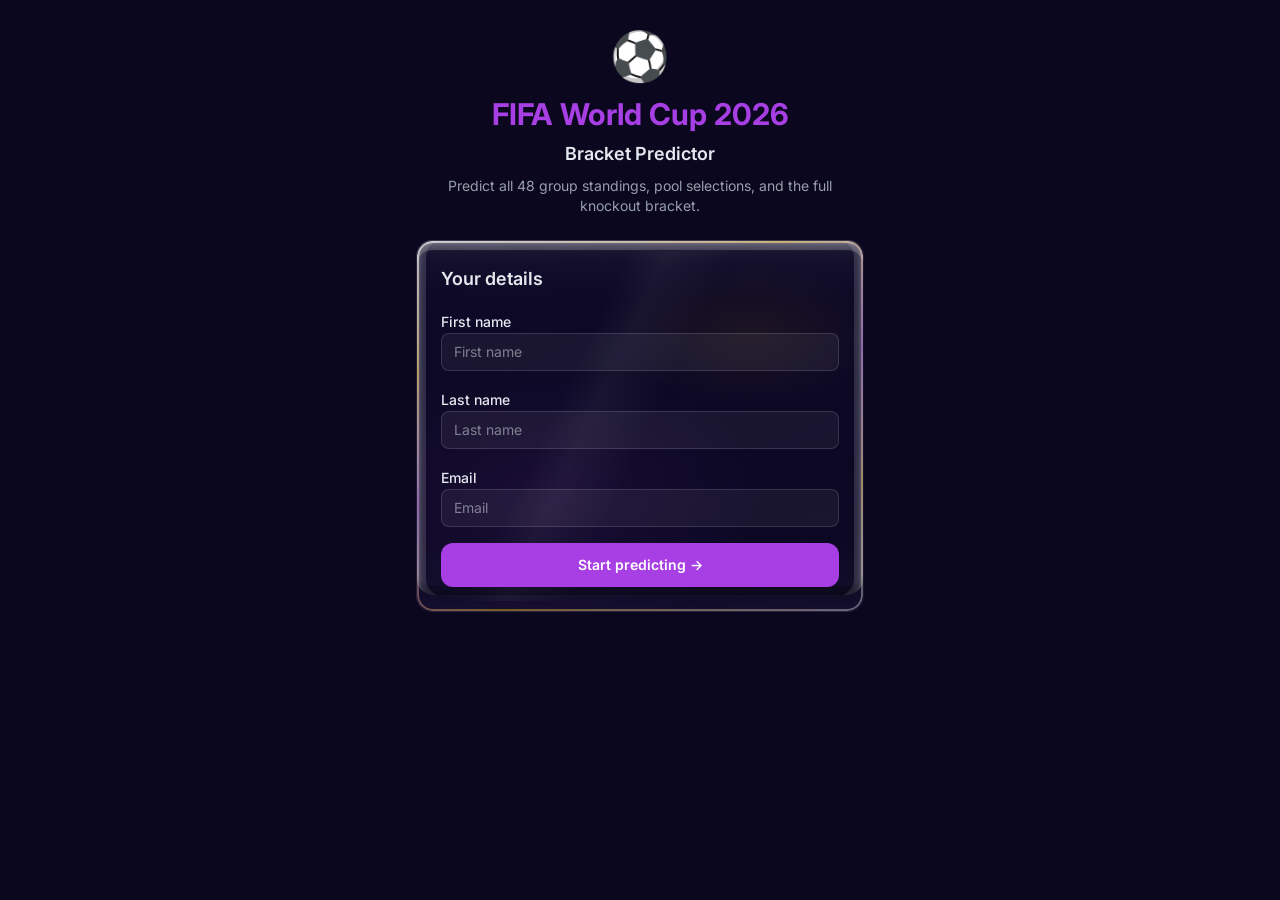
==== index.html @ 4e379fe2 "pass qualifiedPool directly to SubmitView — no refilter" ====
<!doctype html>
<html lang="en">
  <head>
    <meta charset="UTF-8" />
    <meta name="viewport" content="width=device-width, initial-scale=1.0" />
    <title>FIFA World Cup 2026 Bracket Predictor</title>
    <meta name="description" content="Predict the FIFA World Cup 2026 group standings, pool selections, and knockout bracket." />
    <link rel="preconnect" href="https://fonts.googleapis.com" />
    <link rel="preconnect" href="https://fonts.gstatic.com" crossorigin />
    <link href="https://fonts.googleapis.com/css2?family=Inter:wght@400;500;600;700&display=swap" rel="stylesheet" />
    <script type="module" crossorigin src="./assets/index-BOsoI4Tz.js"></script>
    <link rel="stylesheet" crossorigin href="./assets/index-VuU36rPv.css">
  </head>
  <body>
    <div id="root"></div>
  </body>
</html>
---- assets/index-VuU36rPv.css ----
/*! tailwindcss v4.3.0 | MIT License | https://tailwindcss.com */
@layer properties{@supports (((-webkit-hyphens:none)) and (not (margin-trim:inline))) or ((-moz-orient:inline) and (not (color:rgb(from red r g b)))){*,:before,:after,::backdrop{--tw-rotate-x:initial;--tw-rotate-y:initial;--tw-rotate-z:initial;--tw-skew-x:initial;--tw-skew-y:initial;--tw-space-y-reverse:0;--tw-border-style:solid;--tw-leading:initial;--tw-font-weight:initial;--tw-tracking:initial;--tw-ordinal:initial;--tw-slashed-zero:initial;--tw-numeric-figure:initial;--tw-numeric-spacing:initial;--tw-numeric-fraction:initial;--tw-shadow:0 0 #0000;--tw-shadow-color:initial;--tw-shadow-alpha:100%;--tw-inset-shadow:0 0 #0000;--tw-inset-shadow-color:initial;--tw-inset-shadow-alpha:100%;--tw-ring-color:initial;--tw-ring-shadow:0 0 #0000;--tw-inset-ring-color:initial;--tw-inset-ring-shadow:0 0 #0000;--tw-ring-inset:initial;--tw-ring-offset-width:0px;--tw-ring-offset-color:#fff;--tw-ring-offset-shadow:0 0 #0000;--tw-blur:initial;--tw-brightness:initial;--tw-contrast:initial;--tw-grayscale:initial;--tw-hue-rotate:initial;--tw-invert:initial;--tw-opacity:initial;--tw-saturate:initial;--tw-sepia:initial;--tw-drop-shadow:initial;--tw-drop-shadow-color:initial;--tw-drop-shadow-alpha:100%;--tw-drop-shadow-size:initial;--tw-duration:initial}}}@layer theme{:root,:host{--font-sans:ui-sans-serif, system-ui, sans-serif, "Apple Color Emoji", "Segoe UI Emoji", "Segoe UI Symbol", "Noto Color Emoji";--font-mono:ui-monospace, SFMono-Regular, Menlo, Monaco, Consolas, "Liberation Mono", "Courier New", monospace;--color-red-50:oklch(97.1% .013 17.38);--color-red-200:oklch(88.5% .062 18.334);--color-red-600:oklch(57.7% .245 27.325);--color-red-700:oklch(50.5% .213 27.518);--color-red-800:oklch(44.4% .177 26.899);--color-amber-50:oklch(98.7% .022 95.277);--color-green-50:oklch(98.2% .018 155.826);--color-green-600:oklch(62.7% .194 149.214);--color-blue-50:oklch(97% .014 254.604);--color-blue-600:oklch(54.6% .245 262.881);--color-blue-700:oklch(48.8% .243 264.376);--color-gray-50:oklch(98.5% .002 247.839);--color-gray-100:oklch(96.7% .003 264.542);--color-gray-200:oklch(92.8% .006 264.531);--color-gray-300:oklch(87.2% .01 258.338);--color-gray-400:oklch(70.7% .022 261.325);--color-gray-500:oklch(55.1% .027 264.364);--color-gray-700:oklch(37.3% .034 259.733);--color-gray-900:oklch(21% .034 264.665);--color-white:#fff;--spacing:.25rem;--container-md:28rem;--container-lg:32rem;--container-2xl:42rem;--container-5xl:64rem;--text-xs:.75rem;--text-xs--line-height:calc(1 / .75);--text-sm:.875rem;--text-sm--line-height:calc(1.25 / .875);--text-lg:1.125rem;--text-lg--line-height:calc(1.75 / 1.125);--text-2xl:1.5rem;--text-2xl--line-height:calc(2 / 1.5);--text-3xl:1.875rem;--text-3xl--line-height:calc(2.25 / 1.875);--text-5xl:3rem;--text-5xl--line-height:1;--text-6xl:3.75rem;--text-6xl--line-height:1;--font-weight-medium:500;--font-weight-semibold:600;--font-weight-bold:700;--tracking-wider:.05em;--tracking-widest:.1em;--leading-relaxed:1.625;--radius-xl:.75rem;--radius-2xl:1rem;--animate-pulse:pulse 2s cubic-bezier(.4, 0, .6, 1) infinite;--default-transition-duration:.15s;--default-transition-timing-function:cubic-bezier(.4, 0, .2, 1);--default-font-family:var(--font-sans);--default-mono-font-family:var(--font-mono)}}@layer base{*,:after,:before,::backdrop{box-sizing:border-box;border:0 solid;margin:0;padding:0}::file-selector-button{box-sizing:border-box;border:0 solid;margin:0;padding:0}html,:host{-webkit-text-size-adjust:100%;tab-size:4;line-height:1.5;font-family:var(--default-font-family,ui-sans-serif, system-ui, sans-serif, "Apple Color Emoji", "Segoe UI Emoji", "Segoe UI Symbol", "Noto Color Emoji");font-feature-settings:var(--default-font-feature-settings,normal);font-variation-settings:var(--default-font-variation-settings,normal);-webkit-tap-highlight-color:transparent}hr{height:0;color:inherit;border-top-width:1px}abbr:where([title]){-webkit-text-decoration:underline dotted;text-decoration:underline dotted}h1,h2,h3,h4,h5,h6{font-size:inherit;font-weight:inherit}a{color:inherit;-webkit-text-decoration:inherit;-webkit-text-decoration:inherit;-webkit-text-decoration:inherit;-webkit-text-decoration:inherit;text-decoration:inherit}b,strong{font-weight:bolder}code,kbd,samp,pre{font-family:var(--default-mono-font-family,ui-monospace, SFMono-Regular, Menlo, Monaco, Consolas, "Liberation Mono", "Courier New", monospace);font-feature-settings:var(--default-mono-font-feature-settings,normal);font-variation-settings:var(--default-mono-font-variation-settings,normal);font-size:1em}small{font-size:80%}sub,sup{vertical-align:baseline;font-size:75%;line-height:0;position:relative}sub{bottom:-.25em}sup{top:-.5em}table{text-indent:0;border-color:inherit;border-collapse:collapse}:-moz-focusring{outline:auto}progress{vertical-align:baseline}summary{display:list-item}ol,ul,menu{list-style:none}img,svg,video,canvas,audio,iframe,embed,object{vertical-align:middle;display:block}img,video{max-width:100%;height:auto}button,input,select,optgroup,textarea{font:inherit;font-feature-settings:inherit;font-variation-settings:inherit;letter-spacing:inherit;color:inherit;opacity:1;background-color:#0000;border-radius:0}::file-selector-button{font:inherit;font-feature-settings:inherit;font-variation-settings:inherit;letter-spacing:inherit;color:inherit;opacity:1;background-color:#0000;border-radius:0}:where(select:is([multiple],[size])) optgroup{font-weight:bolder}:where(select:is([multiple],[size])) optgroup option{padding-inline-start:20px}::file-selector-button{margin-inline-end:4px}::placeholder{opacity:1}@supports (not ((-webkit-appearance:-apple-pay-button))) or (contain-intrinsic-size:1px){::placeholder{color:currentColor}@supports (color:color-mix(in lab, red, red)){::placeholder{color:color-mix(in oklab, currentcolor 50%, transparent)}}}textarea{resize:vertical}::-webkit-search-decoration{-webkit-appearance:none}::-webkit-date-and-time-value{min-height:1lh;text-align:inherit}::-webkit-datetime-edit{display:inline-flex}::-webkit-datetime-edit-fields-wrapper{padding:0}::-webkit-datetime-edit{padding-block:0}::-webkit-datetime-edit-year-field{padding-block:0}::-webkit-datetime-edit-month-field{padding-block:0}::-webkit-datetime-edit-day-field{padding-block:0}::-webkit-datetime-edit-hour-field{padding-block:0}::-webkit-datetime-edit-minute-field{padding-block:0}::-webkit-datetime-edit-second-field{padding-block:0}::-webkit-datetime-edit-millisecond-field{padding-block:0}::-webkit-datetime-edit-meridiem-field{padding-block:0}::-webkit-calendar-picker-indicator{line-height:1}:-moz-ui-invalid{box-shadow:none}button,input:where([type=button],[type=reset],[type=submit]){appearance:button}::file-selector-button{appearance:button}::-webkit-inner-spin-button{height:auto}::-webkit-outer-spin-button{height:auto}[hidden]:where(:not([hidden=until-found])){display:none!important}*{box-sizing:border-box}body{background-color:var(--background);color:var(--foreground);min-height:100vh}}@layer components;@layer utilities{.pointer-events-none{pointer-events:none}.collapse{visibility:collapse}.visible{visibility:visible}.absolute{position:absolute}.relative{position:relative}.static{position:static}.inset-0{inset:calc(var(--spacing) * 0)}.z-10{z-index:10}.container{width:100%}@media (width>=40rem){.container{max-width:40rem}}@media (width>=48rem){.container{max-width:48rem}}@media (width>=64rem){.container{max-width:64rem}}@media (width>=80rem){.container{max-width:80rem}}@media (width>=96rem){.container{max-width:96rem}}.mx-1{margin-inline:calc(var(--spacing) * 1)}.mx-3{margin-inline:calc(var(--spacing) * 3)}.mx-auto{margin-inline:auto}.mt-0\.5{margin-top:calc(var(--spacing) * .5)}.mt-1{margin-top:calc(var(--spacing) * 1)}.mt-2{margin-top:calc(var(--spacing) * 2)}.mt-3{margin-top:calc(var(--spacing) * 3)}.mt-4{margin-top:calc(var(--spacing) * 4)}.mb-1\.5{margin-bottom:calc(var(--spacing) * 1.5)}.mb-3{margin-bottom:calc(var(--spacing) * 3)}.mb-4{margin-bottom:calc(var(--spacing) * 4)}.mb-8{margin-bottom:calc(var(--spacing) * 8)}.ml-auto{margin-left:auto}.block{display:block}.contents{display:contents}.flex{display:flex}.grid{display:grid}.hidden{display:none}.inline{display:inline}.inline-flex{display:inline-flex}.table{display:table}.h-1{height:calc(var(--spacing) * 1)}.h-3{height:calc(var(--spacing) * 3)}.h-4{height:calc(var(--spacing) * 4)}.h-5{height:calc(var(--spacing) * 5)}.h-6{height:calc(var(--spacing) * 6)}.h-7{height:calc(var(--spacing) * 7)}.h-8{height:calc(var(--spacing) * 8)}.h-10{height:calc(var(--spacing) * 10)}.h-64{height:calc(var(--spacing) * 64)}.h-full{height:100%}.h-px{height:1px}.min-h-screen{min-height:100vh}.w-1\/3{width:33.3333%}.w-3{width:calc(var(--spacing) * 3)}.w-4{width:calc(var(--spacing) * 4)}.w-5{width:calc(var(--spacing) * 5)}.w-6{width:calc(var(--spacing) * 6)}.w-7{width:calc(var(--spacing) * 7)}.w-8{width:calc(var(--spacing) * 8)}.w-12{width:calc(var(--spacing) * 12)}.w-full{width:100%}.max-w-2xl{max-width:var(--container-2xl)}.max-w-5xl{max-width:var(--container-5xl)}.max-w-lg{max-width:var(--container-lg)}.max-w-md{max-width:var(--container-md)}.min-w-0{min-width:calc(var(--spacing) * 0)}.flex-1{flex:1}.flex-shrink-0,.shrink-0{flex-shrink:0}.border-collapse{border-collapse:collapse}.transform{transform:var(--tw-rotate-x,) var(--tw-rotate-y,) var(--tw-rotate-z,) var(--tw-skew-x,) var(--tw-skew-y,)}.animate-pulse{animation:var(--animate-pulse)}.cursor-grab{cursor:grab}.cursor-not-allowed{cursor:not-allowed}.cursor-pointer{cursor:pointer}.grid-cols-1{grid-template-columns:repeat(1,minmax(0,1fr))}.grid-cols-2{grid-template-columns:repeat(2,minmax(0,1fr))}.flex-col{flex-direction:column}.flex-wrap{flex-wrap:wrap}.items-baseline{align-items:baseline}.items-center{align-items:center}.items-start{align-items:flex-start}.justify-between{justify-content:space-between}.justify-center{justify-content:center}.justify-end{justify-content:flex-end}.gap-0{gap:calc(var(--spacing) * 0)}.gap-1{gap:calc(var(--spacing) * 1)}.gap-1\.5{gap:calc(var(--spacing) * 1.5)}.gap-2{gap:calc(var(--spacing) * 2)}.gap-3{gap:calc(var(--spacing) * 3)}.gap-4{gap:calc(var(--spacing) * 4)}:where(.space-y-1>:not(:last-child)){--tw-space-y-reverse:0;margin-block-start:calc(calc(var(--spacing) * 1) * var(--tw-space-y-reverse));margin-block-end:calc(calc(var(--spacing) * 1) * calc(1 - var(--tw-space-y-reverse)))}:where(.space-y-2>:not(:last-child)){--tw-space-y-reverse:0;margin-block-start:calc(calc(var(--spacing) * 2) * var(--tw-space-y-reverse));margin-block-end:calc(calc(var(--spacing) * 2) * calc(1 - var(--tw-space-y-reverse)))}:where(.space-y-4>:not(:last-child)){--tw-space-y-reverse:0;margin-block-start:calc(calc(var(--spacing) * 4) * var(--tw-space-y-reverse));margin-block-end:calc(calc(var(--spacing) * 4) * calc(1 - var(--tw-space-y-reverse)))}:where(.space-y-6>:not(:last-child)){--tw-space-y-reverse:0;margin-block-start:calc(calc(var(--spacing) * 6) * var(--tw-space-y-reverse));margin-block-end:calc(calc(var(--spacing) * 6) * calc(1 - var(--tw-space-y-reverse)))}.truncate{text-overflow:ellipsis;white-space:nowrap;overflow:hidden}.overflow-hidden{overflow:hidden}.overflow-x-auto{overflow-x:auto}.rounded{border-radius:.25rem}.rounded-2xl{border-radius:var(--radius-2xl)}.rounded-full{border-radius:3.40282e38px}.rounded-lg{border-radius:var(--radius)}.rounded-xl{border-radius:var(--radius-xl)}.border{border-style:var(--tw-border-style);border-width:1px}.border-t{border-top-style:var(--tw-border-style);border-top-width:1px}.border-gray-200{border-color:var(--color-gray-200)}.border-red-200{border-color:var(--color-red-200)}.bg-amber-50{background-color:var(--color-amber-50)}.bg-blue-50{background-color:var(--color-blue-50)}.bg-blue-600{background-color:var(--color-blue-600)}.bg-gray-50{background-color:var(--color-gray-50)}.bg-gray-200{background-color:var(--color-gray-200)}.bg-green-50{background-color:var(--color-green-50)}.bg-red-50{background-color:var(--color-red-50)}.bg-red-600{background-color:var(--color-red-600)}.p-4{padding:calc(var(--spacing) * 4)}.p-5{padding:calc(var(--spacing) * 5)}.p-6{padding:calc(var(--spacing) * 6)}.p-8{padding:calc(var(--spacing) * 8)}.p-12{padding:calc(var(--spacing) * 12)}.px-2{padding-inline:calc(var(--spacing) * 2)}.px-2\.5{padding-inline:calc(var(--spacing) * 2.5)}.px-3{padding-inline:calc(var(--spacing) * 3)}.px-4{padding-inline:calc(var(--spacing) * 4)}.py-0\.5{padding-block:calc(var(--spacing) * .5)}.py-1{padding-block:calc(var(--spacing) * 1)}.py-2{padding-block:calc(var(--spacing) * 2)}.py-2\.5{padding-block:calc(var(--spacing) * 2.5)}.py-3{padding-block:calc(var(--spacing) * 3)}.py-8{padding-block:calc(var(--spacing) * 8)}.py-12{padding-block:calc(var(--spacing) * 12)}.pt-1{padding-top:calc(var(--spacing) * 1)}.pt-2{padding-top:calc(var(--spacing) * 2)}.pt-4{padding-top:calc(var(--spacing) * 4)}.pb-0{padding-bottom:calc(var(--spacing) * 0)}.pb-4{padding-bottom:calc(var(--spacing) * 4)}.text-center{text-align:center}.text-left{text-align:left}.font-mono{font-family:var(--font-mono)}.text-2xl{font-size:var(--text-2xl);line-height:var(--tw-leading,var(--text-2xl--line-height))}.text-3xl{font-size:var(--text-3xl);line-height:var(--tw-leading,var(--text-3xl--line-height))}.text-5xl{font-size:var(--text-5xl);line-height:var(--tw-leading,var(--text-5xl--line-height))}.text-6xl{font-size:var(--text-6xl);line-height:var(--tw-leading,var(--text-6xl--line-height))}.text-lg{font-size:var(--text-lg);line-height:var(--tw-leading,var(--text-lg--line-height))}.text-sm{font-size:var(--text-sm);line-height:var(--tw-leading,var(--text-sm--line-height))}.text-xs{font-size:var(--text-xs);line-height:var(--tw-leading,var(--text-xs--line-height))}.text-\[9px\]{font-size:9px}.text-\[10px\]{font-size:10px}.text-\[11px\]{font-size:11px}.leading-relaxed{--tw-leading:var(--leading-relaxed);line-height:var(--leading-relaxed)}.font-bold{--tw-font-weight:var(--font-weight-bold);font-weight:var(--font-weight-bold)}.font-medium{--tw-font-weight:var(--font-weight-medium);font-weight:var(--font-weight-medium)}.font-semibold{--tw-font-weight:var(--font-weight-semibold);font-weight:var(--font-weight-semibold)}.tracking-wider{--tw-tracking:var(--tracking-wider);letter-spacing:var(--tracking-wider)}.tracking-widest{--tw-tracking:var(--tracking-widest);letter-spacing:var(--tracking-widest)}.whitespace-nowrap{white-space:nowrap}.text-foreground\/30{color:var(--foreground)}@supports (color:color-mix(in lab, red, red)){.text-foreground\/30{color:color-mix(in oklab, var(--foreground) 30%, transparent)}}.text-foreground\/40{color:var(--foreground)}@supports (color:color-mix(in lab, red, red)){.text-foreground\/40{color:color-mix(in oklab, var(--foreground) 40%, transparent)}}.text-foreground\/50{color:var(--foreground)}@supports (color:color-mix(in lab, red, red)){.text-foreground\/50{color:color-mix(in oklab, var(--foreground) 50%, transparent)}}.text-foreground\/60{color:var(--foreground)}@supports (color:color-mix(in lab, red, red)){.text-foreground\/60{color:color-mix(in oklab, var(--foreground) 60%, transparent)}}.text-gray-300{color:var(--color-gray-300)}.text-gray-400{color:var(--color-gray-400)}.text-gray-500{color:var(--color-gray-500)}.text-gray-700{color:var(--color-gray-700)}.text-gray-900{color:var(--color-gray-900)}.text-green-600{color:var(--color-green-600)}.text-red-600{color:var(--color-red-600)}.text-red-800{color:var(--color-red-800)}.text-white{color:var(--color-white)}.uppercase{text-transform:uppercase}.ordinal{--tw-ordinal:ordinal;font-variant-numeric:var(--tw-ordinal,) var(--tw-slashed-zero,) var(--tw-numeric-figure,) var(--tw-numeric-spacing,) var(--tw-numeric-fraction,)}.underline{text-decoration-line:underline}.opacity-60{opacity:.6}.opacity-95{opacity:.95}.shadow-sm{--tw-shadow:0 1px 3px 0 var(--tw-shadow-color,#0000001a), 0 1px 2px -1px var(--tw-shadow-color,#0000001a);box-shadow:var(--tw-inset-shadow), var(--tw-inset-ring-shadow), var(--tw-ring-offset-shadow), var(--tw-ring-shadow), var(--tw-shadow)}.filter{filter:var(--tw-blur,) var(--tw-brightness,) var(--tw-contrast,) var(--tw-grayscale,) var(--tw-hue-rotate,) var(--tw-invert,) var(--tw-saturate,) var(--tw-sepia,) var(--tw-drop-shadow,)}.transition{transition-property:color,background-color,border-color,outline-color,text-decoration-color,fill,stroke,--tw-gradient-from,--tw-gradient-via,--tw-gradient-to,opacity,box-shadow,transform,translate,scale,rotate,filter,-webkit-backdrop-filter,backdrop-filter,display,content-visibility,overlay,pointer-events;transition-timing-function:var(--tw-ease,var(--default-transition-timing-function));transition-duration:var(--tw-duration,var(--default-transition-duration))}.transition-all{transition-property:all;transition-timing-function:var(--tw-ease,var(--default-transition-timing-function));transition-duration:var(--tw-duration,var(--default-transition-duration))}.transition-colors{transition-property:color,background-color,border-color,outline-color,text-decoration-color,fill,stroke,--tw-gradient-from,--tw-gradient-via,--tw-gradient-to;transition-timing-function:var(--tw-ease,var(--default-transition-timing-function));transition-duration:var(--tw-duration,var(--default-transition-duration))}.transition-opacity{transition-property:opacity;transition-timing-function:var(--tw-ease,var(--default-transition-timing-function));transition-duration:var(--tw-duration,var(--default-transition-duration))}.duration-150{--tw-duration:.15s;transition-duration:.15s}.outline-none{--tw-outline-style:none;outline-style:none}@media (hover:hover){.hover\:bg-blue-700:hover{background-color:var(--color-blue-700)}.hover\:bg-gray-100:hover{background-color:var(--color-gray-100)}.hover\:bg-red-700:hover{background-color:var(--color-red-700)}.hover\:opacity-80:hover{opacity:.8}.hover\:opacity-90:hover{opacity:.9}}.focus\:outline-none:focus{--tw-outline-style:none;outline-style:none}.active\:cursor-grabbing:active{cursor:grabbing}.disabled\:cursor-not-allowed:disabled{cursor:not-allowed}.disabled\:opacity-50:disabled{opacity:.5}.disabled\:opacity-60:disabled{opacity:.6}@media (width>=40rem){.sm\:grid-cols-2{grid-template-columns:repeat(2,minmax(0,1fr))}.sm\:text-3xl{font-size:var(--text-3xl);line-height:var(--tw-leading,var(--text-3xl--line-height))}}}:root{--lightningcss-light: ;--lightningcss-dark:initial;color-scheme:dark;font-synthesis:none;text-rendering:optimizelegibility;-webkit-font-smoothing:antialiased;-moz-osx-font-smoothing:grayscale;--background:oklch(15% .05 285);--foreground:oklch(93% .01 260);--card:oklch(19% .07 285);--card-foreground:oklch(93% .01 260);--popover:oklch(19% .07 285);--popover-foreground:oklch(93% .01 260);--primary:oklch(59% .24 310);--primary-foreground:oklch(100% 0 0);--secondary:oklch(25% .04 295);--secondary-foreground:oklch(93% .01 260);--muted:oklch(25% .04 295);--muted-foreground:oklch(70% .02 260);--accent:oklch(85% .18 85);--accent-foreground:oklch(15% .05 285);--destructive:oklch(35% .13 25);--destructive-foreground:oklch(93% .01 260);--border:oklch(34% .06 290);--input:oklch(34% .06 290);--ring:oklch(59% .24 310);--radius:.5rem;--success:oklch(25% .06 145);--success-foreground:oklch(82% .1 145);--connector-accent:oklch(72% .18 17);font-family:Inter,system-ui,Avenir,Helvetica,Arial,sans-serif;font-weight:400;line-height:1.5}.crystal-card{background:linear-gradient(180deg, #ffffff14 0%, #ffffff06 6%, transparent 16%), linear-gradient(0deg, #ffffff06 0%, #ffffff05 8%, transparent 20%), radial-gradient(ellipse 80% 60% at 30% 70%, var(--primary) 0%, transparent 60%), radial-gradient(ellipse 60% 40% at 75% 25%, var(--accent) 0%, transparent 50%), linear-gradient(155deg, var(--card) 0%, var(--card) 100%);position:relative;overflow:hidden}@supports (color:color-mix(in lab, red, red)){.crystal-card{background:linear-gradient(180deg, #ffffff14 0%, #ffffff06 6%, transparent 16%), linear-gradient(0deg, #ffffff06 0%, #ffffff05 8%, transparent 20%), radial-gradient(ellipse 80% 60% at 30% 70%, color-mix(in oklch, var(--primary) 8%, transparent) 0%, transparent 60%), radial-gradient(ellipse 60% 40% at 75% 25%, color-mix(in oklch, var(--accent) 6%, transparent) 0%, transparent 50%), linear-gradient(155deg, color-mix(in oklch, var(--card) 45%, transparent) 0%, color-mix(in oklch, var(--card) 25%, transparent) 100%)}}.crystal-card{-webkit-backdrop-filter:blur(22px)saturate(1.7)brightness(1.08);box-shadow:inset 0 1px 0 0 #ffffff25, inset 0 3px 6px -2px #ffffff0b, inset 0 -1px 0 0 #ffffff09, inset 0 -8px 20px -10px var(--primary), inset 2px 0 6px -3px #ffffff07;border:1px solid #ffffff29;border-color:#ffffff29 #ffffff06 #ffffff09 #ffffff14}@supports (color:color-mix(in lab, red, red)){.crystal-card{box-shadow:inset 0 1px 0 0 #ffffff25, inset 0 3px 6px -2px #ffffff0b, inset 0 -1px 0 0 #ffffff09, inset 0 -8px 20px -10px color-mix(in oklch, var(--primary) 8%, transparent), inset 2px 0 6px -3px #ffffff07}}.crystal-card{transition:all .25s}.crystal-card:before{content:"";pointer-events:none;border-radius:inherit;background:linear-gradient(160deg, #ffffffd9 0%, var(--accent) 25%, var(--primary) 50%, var(--accent) 75%, #ffffff80 100%);padding:2px;position:absolute;inset:0}@supports (color:color-mix(in lab, red, red)){.crystal-card:before{background:linear-gradient(160deg, #ffffffd9 0%, color-mix(in oklch,var(--accent) 80%,transparent) 25%, color-mix(in oklch,var(--primary) 70%,transparent) 50%, color-mix(in oklch,var(--accent) 60%,transparent) 75%, #ffffff80 100%)}}.crystal-card:before{-webkit-mask-composite:xor;opacity:.7;-webkit-mask-composite:xor;-webkit-mask-source-type:auto,auto;-webkit-mask-composite:xor;-webkit-mask-source-type:auto,auto;transition:opacity .25s;-webkit-mask-image:linear-gradient(#fff 0 0),linear-gradient(#fff 0 0);mask-image:linear-gradient(#fff 0 0),linear-gradient(#fff 0 0);-webkit-mask-position:0 0,0 0;mask-position:0 0,0 0;-webkit-mask-size:auto,auto;mask-size:auto,auto;-webkit-mask-repeat:repeat,repeat;mask-repeat:repeat,repeat;-webkit-mask-clip:content-box,border-box;mask-clip:content-box,border-box;-webkit-mask-origin:content-box,border-box;mask-origin:content-box,border-box;-webkit-mask-composite:xor;mask-composite:exclude;-webkit-mask-source-type:auto,auto;mask-mode:match-source,match-source}.crystal-card:after{content:"";pointer-events:none;background:linear-gradient(115deg,#0000 34%,#ffffff0b 41%,#ffffff05 47%,#0000 52%);border-radius:4px;position:absolute;inset:10px}.crystal-card:hover{box-shadow:inset 0 1px 0 0 #ffffff29, inset 0 3px 6px -2px #ffffff0e, inset 0 -1px 0 0 #ffffff0b, inset 2px 0 6px -3px #ffffff09, 0 4px 24px var(--accent), 0 0 10px var(--accent)}@supports (color:color-mix(in lab, red, red)){.crystal-card:hover{box-shadow:inset 0 1px 0 0 #ffffff29, inset 0 3px 6px -2px #ffffff0e, inset 0 -1px 0 0 #ffffff0b, inset 2px 0 6px -3px #ffffff09, 0 4px 24px color-mix(in oklch,var(--accent) 24.5%,transparent), 0 0 10px color-mix(in oklch,var(--accent) 14%,transparent)}}.crystal-card:hover:before{opacity:.9}.crystal-card-highlighted:before{z-index:2;padding:var(--prismatic-thickness,3px);opacity:.85}.crystal-bevel{--bevel:10px;pointer-events:none;border-radius:inherit;z-index:1;opacity:var(--bevel-opacity,1);background:linear-gradient(180deg, #ffffff47 0%, #ffffff1a 45%, #ffffff03 100%) 0 0/100% var(--bevel) no-repeat, linear-gradient(0deg, #0000003d 0%, #00000014 50%, #00000003 100%) 0 100%/100% var(--bevel) no-repeat;box-shadow:inset 0 var(--bevel) 0 -1px #ffffff2e, inset 0 calc(-1 * var(--bevel)) 0 -1px #00000026, inset var(--bevel) 0 0 -1px #ffffff1f, inset calc(-1 * var(--bevel)) 0 0 -1px #ffffff1f;position:absolute;inset:0;overflow:hidden}.crystal-bevel:before{content:"";width:var(--bevel);background:linear-gradient(90deg,#ffffff42 0%,#ffffff0f 50%,#0000 100%);position:absolute;top:0;bottom:0;left:0}.crystal-bevel:after{content:"";width:var(--bevel);background:linear-gradient(270deg,#ffffff42 0%,#ffffff0f 50%,#0000 100%);position:absolute;top:0;bottom:0;right:0}@keyframes sparkle-pulse{0%,to{opacity:.4;transform:scale(.8)}50%{opacity:1;transform:scale(1.2)}}@media (prefers-reduced-motion:reduce){.crystal-card,.crystal-card:before{transition:none}}.scrollbar-hide{-ms-overflow-style:none;scrollbar-width:none}.scrollbar-hide::-webkit-scrollbar{display:none}@property --tw-rotate-x{syntax:"*";inherits:false}@property --tw-rotate-y{syntax:"*";inherits:false}@property --tw-rotate-z{syntax:"*";inherits:false}@property --tw-skew-x{syntax:"*";inherits:false}@property --tw-skew-y{syntax:"*";inherits:false}@property --tw-space-y-reverse{syntax:"*";inherits:false;initial-value:0}@property --tw-border-style{syntax:"*";inherits:false;initial-value:solid}@property --tw-leading{syntax:"*";inherits:false}@property --tw-font-weight{syntax:"*";inherits:false}@property --tw-tracking{syntax:"*";inherits:false}@property --tw-ordinal{syntax:"*";inherits:false}@property --tw-slashed-zero{syntax:"*";inherits:false}@property --tw-numeric-figure{syntax:"*";inherits:false}@property --tw-numeric-spacing{syntax:"*";inherits:false}@property --tw-numeric-fraction{syntax:"*";inherits:false}@property --tw-shadow{syntax:"*";inherits:false;initial-value:0 0 #0000}@property --tw-shadow-color{syntax:"*";inherits:false}@property --tw-shadow-alpha{syntax:"<percentage>";inherits:false;initial-value:100%}@property --tw-inset-shadow{syntax:"*";inherits:false;initial-value:0 0 #0000}@property --tw-inset-shadow-color{syntax:"*";inherits:false}@property --tw-inset-shadow-alpha{syntax:"<percentage>";inherits:false;initial-value:100%}@property --tw-ring-color{syntax:"*";inherits:false}@property --tw-ring-shadow{syntax:"*";inherits:false;initial-value:0 0 #0000}@property --tw-inset-ring-color{syntax:"*";inherits:false}@property --tw-inset-ring-shadow{syntax:"*";inherits:false;initial-value:0 0 #0000}@property --tw-ring-inset{syntax:"*";inherits:false}@property --tw-ring-offset-width{syntax:"<length>";inherits:false;initial-value:0}@property --tw-ring-offset-color{syntax:"*";inherits:false;initial-value:#fff}@property --tw-ring-offset-shadow{syntax:"*";inherits:false;initial-value:0 0 #0000}@property --tw-blur{syntax:"*";inherits:false}@property --tw-brightness{syntax:"*";inherits:false}@property --tw-contrast{syntax:"*";inherits:false}@property --tw-grayscale{syntax:"*";inherits:false}@property --tw-hue-rotate{syntax:"*";inherits:false}@property --tw-invert{syntax:"*";inherits:false}@property --tw-opacity{syntax:"*";inherits:false}@property --tw-saturate{syntax:"*";inherits:false}@property --tw-sepia{syntax:"*";inherits:false}@property --tw-drop-shadow{syntax:"*";inherits:false}@property --tw-drop-shadow-color{syntax:"*";inherits:false}@property --tw-drop-shadow-alpha{syntax:"<percentage>";inherits:false;initial-value:100%}@property --tw-drop-shadow-size{syntax:"*";inherits:false}@property --tw-duration{syntax:"*";inherits:false}@keyframes pulse{50%{opacity:.5}}
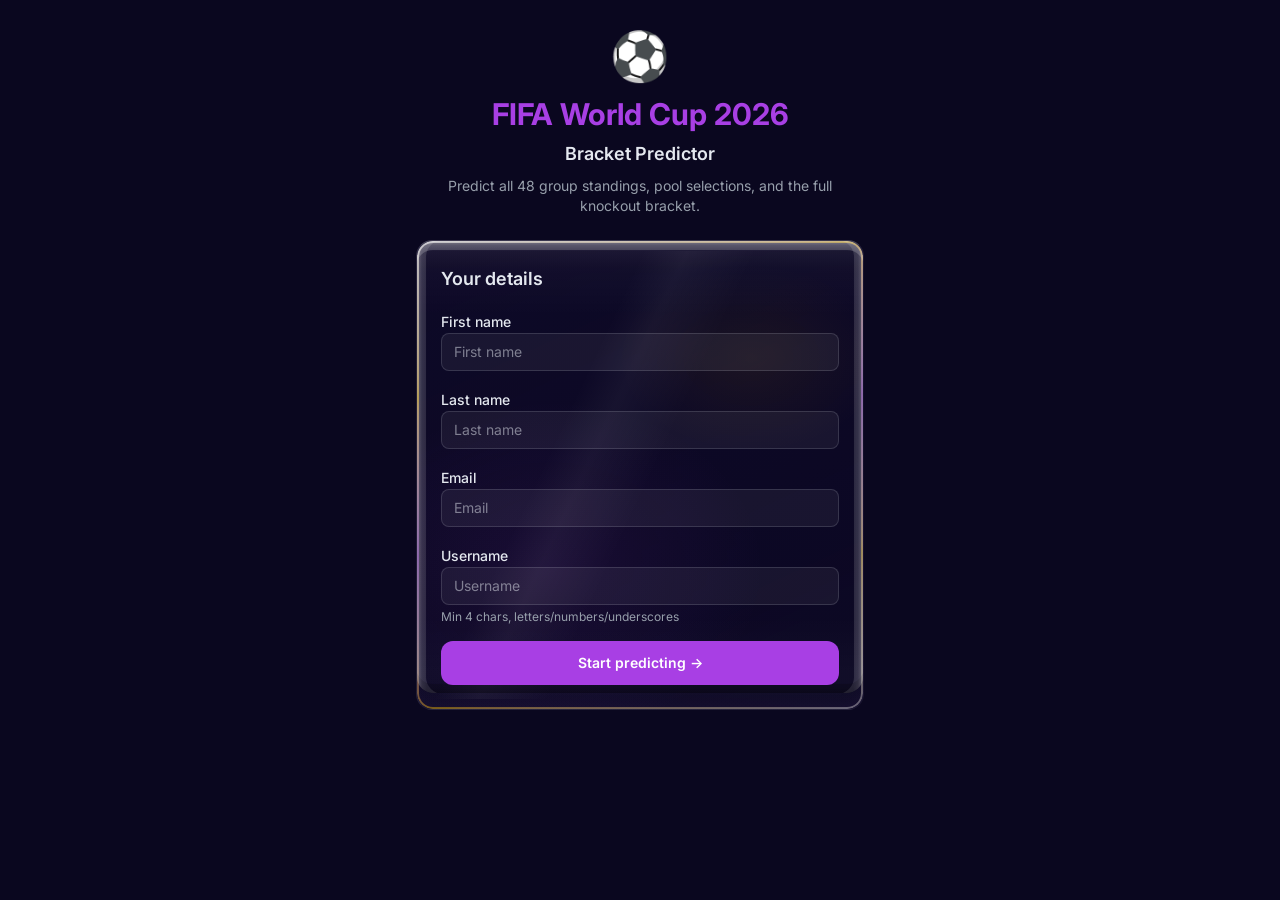
==== commit fdfaa576: "add username field to form, sheet, and import script" ====
--- a/index.html
+++ b/index.html
@@ -8,8 +8,8 @@
     <link rel="preconnect" href="https://fonts.googleapis.com" />
     <link rel="preconnect" href="https://fonts.gstatic.com" crossorigin />
     <link href="https://fonts.googleapis.com/css2?family=Inter:wght@400;500;600;700&display=swap" rel="stylesheet" />
-    <script type="module" crossorigin src="./assets/index-BOsoI4Tz.js"></script>
-    <link rel="stylesheet" crossorigin href="./assets/index-VuU36rPv.css">
+    <script type="module" crossorigin src="./assets/index-VQm1i9qm.js"></script>
+    <link rel="stylesheet" crossorigin href="./assets/index-CMIw0ML0.css">
   </head>
   <body>
     <div id="root"></div>
--- a/assets/index-CMIw0ML0.css
+++ b/assets/index-CMIw0ML0.css
@@ -0,0 +1,2 @@
+/*! tailwindcss v4.3.0 | MIT License | https://tailwindcss.com */
+@layer properties{@supports (((-webkit-hyphens:none)) and (not (margin-trim:inline))) or ((-moz-orient:inline) and (not (color:rgb(from red r g b)))){*,:before,:after,::backdrop{--tw-rotate-x:initial;--tw-rotate-y:initial;--tw-rotate-z:initial;--tw-skew-x:initial;--tw-skew-y:initial;--tw-space-y-reverse:0;--tw-border-style:solid;--tw-leading:initial;--tw-font-weight:initial;--tw-tracking:initial;--tw-ordinal:initial;--tw-slashed-zero:initial;--tw-numeric-figure:initial;--tw-numeric-spacing:initial;--tw-numeric-fraction:initial;--tw-shadow:0 0 #0000;--tw-shadow-color:initial;--tw-shadow-alpha:100%;--tw-inset-shadow:0 0 #0000;--tw-inset-shadow-color:initial;--tw-inset-shadow-alpha:100%;--tw-ring-color:initial;--tw-ring-shadow:0 0 #0000;--tw-inset-ring-color:initial;--tw-inset-ring-shadow:0 0 #0000;--tw-ring-inset:initial;--tw-ring-offset-width:0px;--tw-ring-offset-color:#fff;--tw-ring-offset-shadow:0 0 #0000;--tw-blur:initial;--tw-brightness:initial;--tw-contrast:initial;--tw-grayscale:initial;--tw-hue-rotate:initial;--tw-invert:initial;--tw-opacity:initial;--tw-saturate:initial;--tw-sepia:initial;--tw-drop-shadow:initial;--tw-drop-shadow-color:initial;--tw-drop-shadow-alpha:100%;--tw-drop-shadow-size:initial;--tw-duration:initial}}}@layer theme{:root,:host{--font-sans:ui-sans-serif, system-ui, sans-serif, "Apple Color Emoji", "Segoe UI Emoji", "Segoe UI Symbol", "Noto Color Emoji";--font-mono:ui-monospace, SFMono-Regular, Menlo, Monaco, Consolas, "Liberation Mono", "Courier New", monospace;--color-red-50:oklch(97.1% .013 17.38);--color-red-200:oklch(88.5% .062 18.334);--color-red-600:oklch(57.7% .245 27.325);--color-red-700:oklch(50.5% .213 27.518);--color-red-800:oklch(44.4% .177 26.899);--color-amber-50:oklch(98.7% .022 95.277);--color-green-50:oklch(98.2% .018 155.826);--color-green-600:oklch(62.7% .194 149.214);--color-blue-50:oklch(97% .014 254.604);--color-blue-600:oklch(54.6% .245 262.881);--color-blue-700:oklch(48.8% .243 264.376);--color-gray-50:oklch(98.5% .002 247.839);--color-gray-100:oklch(96.7% .003 264.542);--color-gray-200:oklch(92.8% .006 264.531);--color-gray-300:oklch(87.2% .01 258.338);--color-gray-400:oklch(70.7% .022 261.325);--color-gray-500:oklch(55.1% .027 264.364);--color-gray-700:oklch(37.3% .034 259.733);--color-gray-900:oklch(21% .034 264.665);--color-white:#fff;--spacing:.25rem;--container-md:28rem;--container-lg:32rem;--container-2xl:42rem;--container-5xl:64rem;--text-xs:.75rem;--text-xs--line-height:calc(1 / .75);--text-sm:.875rem;--text-sm--line-height:calc(1.25 / .875);--text-lg:1.125rem;--text-lg--line-height:calc(1.75 / 1.125);--text-2xl:1.5rem;--text-2xl--line-height:calc(2 / 1.5);--text-3xl:1.875rem;--text-3xl--line-height:calc(2.25 / 1.875);--text-5xl:3rem;--text-5xl--line-height:1;--text-6xl:3.75rem;--text-6xl--line-height:1;--font-weight-medium:500;--font-weight-semibold:600;--font-weight-bold:700;--tracking-wider:.05em;--tracking-widest:.1em;--leading-relaxed:1.625;--radius-xl:.75rem;--radius-2xl:1rem;--animate-pulse:pulse 2s cubic-bezier(.4, 0, .6, 1) infinite;--default-transition-duration:.15s;--default-transition-timing-function:cubic-bezier(.4, 0, .2, 1);--default-font-family:var(--font-sans);--default-mono-font-family:var(--font-mono)}}@layer base{*,:after,:before,::backdrop{box-sizing:border-box;border:0 solid;margin:0;padding:0}::file-selector-button{box-sizing:border-box;border:0 solid;margin:0;padding:0}html,:host{-webkit-text-size-adjust:100%;tab-size:4;line-height:1.5;font-family:var(--default-font-family,ui-sans-serif, system-ui, sans-serif, "Apple Color Emoji", "Segoe UI Emoji", "Segoe UI Symbol", "Noto Color Emoji");font-feature-settings:var(--default-font-feature-settings,normal);font-variation-settings:var(--default-font-variation-settings,normal);-webkit-tap-highlight-color:transparent}hr{height:0;color:inherit;border-top-width:1px}abbr:where([title]){-webkit-text-decoration:underline dotted;text-decoration:underline dotted}h1,h2,h3,h4,h5,h6{font-size:inherit;font-weight:inherit}a{color:inherit;-webkit-text-decoration:inherit;-webkit-text-decoration:inherit;-webkit-text-decoration:inherit;-webkit-text-decoration:inherit;text-decoration:inherit}b,strong{font-weight:bolder}code,kbd,samp,pre{font-family:var(--default-mono-font-family,ui-monospace, SFMono-Regular, Menlo, Monaco, Consolas, "Liberation Mono", "Courier New", monospace);font-feature-settings:var(--default-mono-font-feature-settings,normal);font-variation-settings:var(--default-mono-font-variation-settings,normal);font-size:1em}small{font-size:80%}sub,sup{vertical-align:baseline;font-size:75%;line-height:0;position:relative}sub{bottom:-.25em}sup{top:-.5em}table{text-indent:0;border-color:inherit;border-collapse:collapse}:-moz-focusring{outline:auto}progress{vertical-align:baseline}summary{display:list-item}ol,ul,menu{list-style:none}img,svg,video,canvas,audio,iframe,embed,object{vertical-align:middle;display:block}img,video{max-width:100%;height:auto}button,input,select,optgroup,textarea{font:inherit;font-feature-settings:inherit;font-variation-settings:inherit;letter-spacing:inherit;color:inherit;opacity:1;background-color:#0000;border-radius:0}::file-selector-button{font:inherit;font-feature-settings:inherit;font-variation-settings:inherit;letter-spacing:inherit;color:inherit;opacity:1;background-color:#0000;border-radius:0}:where(select:is([multiple],[size])) optgroup{font-weight:bolder}:where(select:is([multiple],[size])) optgroup option{padding-inline-start:20px}::file-selector-button{margin-inline-end:4px}::placeholder{opacity:1}@supports (not ((-webkit-appearance:-apple-pay-button))) or (contain-intrinsic-size:1px){::placeholder{color:currentColor}@supports (color:color-mix(in lab, red, red)){::placeholder{color:color-mix(in oklab, currentcolor 50%, transparent)}}}textarea{resize:vertical}::-webkit-search-decoration{-webkit-appearance:none}::-webkit-date-and-time-value{min-height:1lh;text-align:inherit}::-webkit-datetime-edit{display:inline-flex}::-webkit-datetime-edit-fields-wrapper{padding:0}::-webkit-datetime-edit{padding-block:0}::-webkit-datetime-edit-year-field{padding-block:0}::-webkit-datetime-edit-month-field{padding-block:0}::-webkit-datetime-edit-day-field{padding-block:0}::-webkit-datetime-edit-hour-field{padding-block:0}::-webkit-datetime-edit-minute-field{padding-block:0}::-webkit-datetime-edit-second-field{padding-block:0}::-webkit-datetime-edit-millisecond-field{padding-block:0}::-webkit-datetime-edit-meridiem-field{padding-block:0}::-webkit-calendar-picker-indicator{line-height:1}:-moz-ui-invalid{box-shadow:none}button,input:where([type=button],[type=reset],[type=submit]){appearance:button}::file-selector-button{appearance:button}::-webkit-inner-spin-button{height:auto}::-webkit-outer-spin-button{height:auto}[hidden]:where(:not([hidden=until-found])){display:none!important}*{box-sizing:border-box}body{background-color:var(--background);color:var(--foreground);min-height:100vh}}@layer components;@layer utilities{.pointer-events-none{pointer-events:none}.collapse{visibility:collapse}.visible{visibility:visible}.absolute{position:absolute}.relative{position:relative}.static{position:static}.inset-0{inset:calc(var(--spacing) * 0)}.z-10{z-index:10}.container{width:100%}@media (width>=40rem){.container{max-width:40rem}}@media (width>=48rem){.container{max-width:48rem}}@media (width>=64rem){.container{max-width:64rem}}@media (width>=80rem){.container{max-width:80rem}}@media (width>=96rem){.container{max-width:96rem}}.mx-1{margin-inline:calc(var(--spacing) * 1)}.mx-3{margin-inline:calc(var(--spacing) * 3)}.mx-auto{margin-inline:auto}.mt-0\.5{margin-top:calc(var(--spacing) * .5)}.mt-1{margin-top:calc(var(--spacing) * 1)}.mt-2{margin-top:calc(var(--spacing) * 2)}.mt-3{margin-top:calc(var(--spacing) * 3)}.mt-4{margin-top:calc(var(--spacing) * 4)}.mb-1\.5{margin-bottom:calc(var(--spacing) * 1.5)}.mb-3{margin-bottom:calc(var(--spacing) * 3)}.mb-4{margin-bottom:calc(var(--spacing) * 4)}.mb-8{margin-bottom:calc(var(--spacing) * 8)}.ml-auto{margin-left:auto}.block{display:block}.contents{display:contents}.flex{display:flex}.grid{display:grid}.hidden{display:none}.inline{display:inline}.inline-flex{display:inline-flex}.table{display:table}.h-1{height:calc(var(--spacing) * 1)}.h-3{height:calc(var(--spacing) * 3)}.h-4{height:calc(var(--spacing) * 4)}.h-5{height:calc(var(--spacing) * 5)}.h-6{height:calc(var(--spacing) * 6)}.h-7{height:calc(var(--spacing) * 7)}.h-8{height:calc(var(--spacing) * 8)}.h-10{height:calc(var(--spacing) * 10)}.h-64{height:calc(var(--spacing) * 64)}.h-full{height:100%}.h-px{height:1px}.min-h-screen{min-height:100vh}.w-1\/3{width:33.3333%}.w-3{width:calc(var(--spacing) * 3)}.w-4{width:calc(var(--spacing) * 4)}.w-5{width:calc(var(--spacing) * 5)}.w-6{width:calc(var(--spacing) * 6)}.w-7{width:calc(var(--spacing) * 7)}.w-8{width:calc(var(--spacing) * 8)}.w-12{width:calc(var(--spacing) * 12)}.w-full{width:100%}.max-w-2xl{max-width:var(--container-2xl)}.max-w-5xl{max-width:var(--container-5xl)}.max-w-lg{max-width:var(--container-lg)}.max-w-md{max-width:var(--container-md)}.min-w-0{min-width:calc(var(--spacing) * 0)}.flex-1{flex:1}.flex-shrink-0,.shrink-0{flex-shrink:0}.border-collapse{border-collapse:collapse}.transform{transform:var(--tw-rotate-x,) var(--tw-rotate-y,) var(--tw-rotate-z,) var(--tw-skew-x,) var(--tw-skew-y,)}.animate-pulse{animation:var(--animate-pulse)}.cursor-grab{cursor:grab}.cursor-not-allowed{cursor:not-allowed}.cursor-pointer{cursor:pointer}.grid-cols-1{grid-template-columns:repeat(1,minmax(0,1fr))}.grid-cols-2{grid-template-columns:repeat(2,minmax(0,1fr))}.flex-col{flex-direction:column}.flex-wrap{flex-wrap:wrap}.items-baseline{align-items:baseline}.items-center{align-items:center}.items-start{align-items:flex-start}.justify-between{justify-content:space-between}.justify-center{justify-content:center}.justify-end{justify-content:flex-end}.gap-0{gap:calc(var(--spacing) * 0)}.gap-1{gap:calc(var(--spacing) * 1)}.gap-1\.5{gap:calc(var(--spacing) * 1.5)}.gap-2{gap:calc(var(--spacing) * 2)}.gap-3{gap:calc(var(--spacing) * 3)}.gap-4{gap:calc(var(--spacing) * 4)}:where(.space-y-1>:not(:last-child)){--tw-space-y-reverse:0;margin-block-start:calc(calc(var(--spacing) * 1) * var(--tw-space-y-reverse));margin-block-end:calc(calc(var(--spacing) * 1) * calc(1 - var(--tw-space-y-reverse)))}:where(.space-y-2>:not(:last-child)){--tw-space-y-reverse:0;margin-block-start:calc(calc(var(--spacing) * 2) * var(--tw-space-y-reverse));margin-block-end:calc(calc(var(--spacing) * 2) * calc(1 - var(--tw-space-y-reverse)))}:where(.space-y-4>:not(:last-child)){--tw-space-y-reverse:0;margin-block-start:calc(calc(var(--spacing) * 4) * var(--tw-space-y-reverse));margin-block-end:calc(calc(var(--spacing) * 4) * calc(1 - var(--tw-space-y-reverse)))}:where(.space-y-6>:not(:last-child)){--tw-space-y-reverse:0;margin-block-start:calc(calc(var(--spacing) * 6) * var(--tw-space-y-reverse));margin-block-end:calc(calc(var(--spacing) * 6) * calc(1 - var(--tw-space-y-reverse)))}.truncate{text-overflow:ellipsis;white-space:nowrap;overflow:hidden}.overflow-hidden{overflow:hidden}.overflow-x-auto{overflow-x:auto}.rounded{border-radius:.25rem}.rounded-2xl{border-radius:var(--radius-2xl)}.rounded-full{border-radius:3.40282e38px}.rounded-lg{border-radius:var(--radius)}.rounded-xl{border-radius:var(--radius-xl)}.border{border-style:var(--tw-border-style);border-width:1px}.border-t{border-top-style:var(--tw-border-style);border-top-width:1px}.border-gray-200{border-color:var(--color-gray-200)}.border-red-200{border-color:var(--color-red-200)}.bg-amber-50{background-color:var(--color-amber-50)}.bg-blue-50{background-color:var(--color-blue-50)}.bg-blue-600{background-color:var(--color-blue-600)}.bg-gray-50{background-color:var(--color-gray-50)}.bg-gray-200{background-color:var(--color-gray-200)}.bg-green-50{background-color:var(--color-green-50)}.bg-red-50{background-color:var(--color-red-50)}.bg-red-600{background-color:var(--color-red-600)}.p-4{padding:calc(var(--spacing) * 4)}.p-5{padding:calc(var(--spacing) * 5)}.p-6{padding:calc(var(--spacing) * 6)}.p-8{padding:calc(var(--spacing) * 8)}.p-12{padding:calc(var(--spacing) * 12)}.px-2{padding-inline:calc(var(--spacing) * 2)}.px-2\.5{padding-inline:calc(var(--spacing) * 2.5)}.px-3{padding-inline:calc(var(--spacing) * 3)}.px-4{padding-inline:calc(var(--spacing) * 4)}.py-0\.5{padding-block:calc(var(--spacing) * .5)}.py-1{padding-block:calc(var(--spacing) * 1)}.py-2{padding-block:calc(var(--spacing) * 2)}.py-2\.5{padding-block:calc(var(--spacing) * 2.5)}.py-3{padding-block:calc(var(--spacing) * 3)}.py-8{padding-block:calc(var(--spacing) * 8)}.py-12{padding-block:calc(var(--spacing) * 12)}.pt-1{padding-top:calc(var(--spacing) * 1)}.pt-2{padding-top:calc(var(--spacing) * 2)}.pt-4{padding-top:calc(var(--spacing) * 4)}.pb-0{padding-bottom:calc(var(--spacing) * 0)}.pb-4{padding-bottom:calc(var(--spacing) * 4)}.text-center{text-align:center}.text-left{text-align:left}.font-mono{font-family:var(--font-mono)}.text-2xl{font-size:var(--text-2xl);line-height:var(--tw-leading,var(--text-2xl--line-height))}.text-3xl{font-size:var(--text-3xl);line-height:var(--tw-leading,var(--text-3xl--line-height))}.text-5xl{font-size:var(--text-5xl);line-height:var(--tw-leading,var(--text-5xl--line-height))}.text-6xl{font-size:var(--text-6xl);line-height:var(--tw-leading,var(--text-6xl--line-height))}.text-lg{font-size:var(--text-lg);line-height:var(--tw-leading,var(--text-lg--line-height))}.text-sm{font-size:var(--text-sm);line-height:var(--tw-leading,var(--text-sm--line-height))}.text-xs{font-size:var(--text-xs);line-height:var(--tw-leading,var(--text-xs--line-height))}.text-\[9px\]{font-size:9px}.text-\[10px\]{font-size:10px}.text-\[11px\]{font-size:11px}.leading-relaxed{--tw-leading:var(--leading-relaxed);line-height:var(--leading-relaxed)}.font-bold{--tw-font-weight:var(--font-weight-bold);font-weight:var(--font-weight-bold)}.font-medium{--tw-font-weight:var(--font-weight-medium);font-weight:var(--font-weight-medium)}.font-semibold{--tw-font-weight:var(--font-weight-semibold);font-weight:var(--font-weight-semibold)}.tracking-wider{--tw-tracking:var(--tracking-wider);letter-spacing:var(--tracking-wider)}.tracking-widest{--tw-tracking:var(--tracking-widest);letter-spacing:var(--tracking-widest)}.whitespace-nowrap{white-space:nowrap}.text-foreground\/30{color:var(--foreground)}@supports (color:color-mix(in lab, red, red)){.text-foreground\/30{color:color-mix(in oklab, var(--foreground) 30%, transparent)}}.text-foreground\/40{color:var(--foreground)}@supports (color:color-mix(in lab, red, red)){.text-foreground\/40{color:color-mix(in oklab, var(--foreground) 40%, transparent)}}.text-foreground\/50{color:var(--foreground)}@supports (color:color-mix(in lab, red, red)){.text-foreground\/50{color:color-mix(in oklab, var(--foreground) 50%, transparent)}}.text-foreground\/60{color:var(--foreground)}@supports (color:color-mix(in lab, red, red)){.text-foreground\/60{color:color-mix(in oklab, var(--foreground) 60%, transparent)}}.text-gray-300{color:var(--color-gray-300)}.text-gray-400{color:var(--color-gray-400)}.text-gray-500{color:var(--color-gray-500)}.text-gray-700{color:var(--color-gray-700)}.text-gray-900{color:var(--color-gray-900)}.text-green-600{color:var(--color-green-600)}.text-red-600{color:var(--color-red-600)}.text-red-800{color:var(--color-red-800)}.text-white{color:var(--color-white)}.uppercase{text-transform:uppercase}.ordinal{--tw-ordinal:ordinal;font-variant-numeric:var(--tw-ordinal,) var(--tw-slashed-zero,) var(--tw-numeric-figure,) var(--tw-numeric-spacing,) var(--tw-numeric-fraction,)}.underline{text-decoration-line:underline}.opacity-60{opacity:.6}.opacity-95{opacity:.95}.shadow-sm{--tw-shadow:0 1px 3px 0 var(--tw-shadow-color,#0000001a), 0 1px 2px -1px var(--tw-shadow-color,#0000001a);box-shadow:var(--tw-inset-shadow), var(--tw-inset-ring-shadow), var(--tw-ring-offset-shadow), var(--tw-ring-shadow), var(--tw-shadow)}.filter{filter:var(--tw-blur,) var(--tw-brightness,) var(--tw-contrast,) var(--tw-grayscale,) var(--tw-hue-rotate,) var(--tw-invert,) var(--tw-saturate,) var(--tw-sepia,) var(--tw-drop-shadow,)}.transition{transition-property:color,background-color,border-color,outline-color,text-decoration-color,fill,stroke,--tw-gradient-from,--tw-gradient-via,--tw-gradient-to,opacity,box-shadow,transform,translate,scale,rotate,filter,-webkit-backdrop-filter,backdrop-filter,display,content-visibility,overlay,pointer-events;transition-timing-function:var(--tw-ease,var(--default-transition-timing-function));transition-duration:var(--tw-duration,var(--default-transition-duration))}.transition-all{transition-property:all;transition-timing-function:var(--tw-ease,var(--default-transition-timing-function));transition-duration:var(--tw-duration,var(--default-transition-duration))}.transition-colors{transition-property:color,background-color,border-color,outline-color,text-decoration-color,fill,stroke,--tw-gradient-from,--tw-gradient-via,--tw-gradient-to;transition-timing-function:var(--tw-ease,var(--default-transition-timing-function));transition-duration:var(--tw-duration,var(--default-transition-duration))}.transition-opacity{transition-property:opacity;transition-timing-function:var(--tw-ease,var(--default-transition-timing-function));transition-duration:var(--tw-duration,var(--default-transition-duration))}.duration-150{--tw-duration:.15s;transition-duration:.15s}.outline-none{--tw-outline-style:none;outline-style:none}@media (hover:hover){.hover\:bg-blue-700:hover{background-color:var(--color-blue-700)}.hover\:bg-gray-100:hover{background-color:var(--color-gray-100)}.hover\:bg-red-700:hover{background-color:var(--color-red-700)}.hover\:opacity-80:hover{opacity:.8}.hover\:opacity-90:hover{opacity:.9}}.focus\:outline-none:focus{--tw-outline-style:none;outline-style:none}.active\:cursor-grabbing:active{cursor:grabbing}.disabled\:cursor-not-allowed:disabled{cursor:not-allowed}.disabled\:opacity-40:disabled{opacity:.4}.disabled\:opacity-50:disabled{opacity:.5}.disabled\:opacity-60:disabled{opacity:.6}@media (width>=40rem){.sm\:grid-cols-2{grid-template-columns:repeat(2,minmax(0,1fr))}.sm\:text-3xl{font-size:var(--text-3xl);line-height:var(--tw-leading,var(--text-3xl--line-height))}}}:root{--lightningcss-light: ;--lightningcss-dark:initial;color-scheme:dark;font-synthesis:none;text-rendering:optimizelegibility;-webkit-font-smoothing:antialiased;-moz-osx-font-smoothing:grayscale;--background:oklch(15% .05 285);--foreground:oklch(93% .01 260);--card:oklch(19% .07 285);--card-foreground:oklch(93% .01 260);--popover:oklch(19% .07 285);--popover-foreground:oklch(93% .01 260);--primary:oklch(59% .24 310);--primary-foreground:oklch(100% 0 0);--secondary:oklch(25% .04 295);--secondary-foreground:oklch(93% .01 260);--muted:oklch(25% .04 295);--muted-foreground:oklch(70% .02 260);--accent:oklch(85% .18 85);--accent-foreground:oklch(15% .05 285);--destructive:oklch(35% .13 25);--destructive-foreground:oklch(93% .01 260);--border:oklch(34% .06 290);--input:oklch(34% .06 290);--ring:oklch(59% .24 310);--radius:.5rem;--success:oklch(25% .06 145);--success-foreground:oklch(82% .1 145);--connector-accent:oklch(72% .18 17);font-family:Inter,system-ui,Avenir,Helvetica,Arial,sans-serif;font-weight:400;line-height:1.5}.crystal-card{background:linear-gradient(180deg, #ffffff14 0%, #ffffff06 6%, transparent 16%), linear-gradient(0deg, #ffffff06 0%, #ffffff05 8%, transparent 20%), radial-gradient(ellipse 80% 60% at 30% 70%, var(--primary) 0%, transparent 60%), radial-gradient(ellipse 60% 40% at 75% 25%, var(--accent) 0%, transparent 50%), linear-gradient(155deg, var(--card) 0%, var(--card) 100%);position:relative;overflow:hidden}@supports (color:color-mix(in lab, red, red)){.crystal-card{background:linear-gradient(180deg, #ffffff14 0%, #ffffff06 6%, transparent 16%), linear-gradient(0deg, #ffffff06 0%, #ffffff05 8%, transparent 20%), radial-gradient(ellipse 80% 60% at 30% 70%, color-mix(in oklch, var(--primary) 8%, transparent) 0%, transparent 60%), radial-gradient(ellipse 60% 40% at 75% 25%, color-mix(in oklch, var(--accent) 6%, transparent) 0%, transparent 50%), linear-gradient(155deg, color-mix(in oklch, var(--card) 45%, transparent) 0%, color-mix(in oklch, var(--card) 25%, transparent) 100%)}}.crystal-card{-webkit-backdrop-filter:blur(22px)saturate(1.7)brightness(1.08);box-shadow:inset 0 1px 0 0 #ffffff25, inset 0 3px 6px -2px #ffffff0b, inset 0 -1px 0 0 #ffffff09, inset 0 -8px 20px -10px var(--primary), inset 2px 0 6px -3px #ffffff07;border:1px solid #ffffff29;border-color:#ffffff29 #ffffff06 #ffffff09 #ffffff14}@supports (color:color-mix(in lab, red, red)){.crystal-card{box-shadow:inset 0 1px 0 0 #ffffff25, inset 0 3px 6px -2px #ffffff0b, inset 0 -1px 0 0 #ffffff09, inset 0 -8px 20px -10px color-mix(in oklch, var(--primary) 8%, transparent), inset 2px 0 6px -3px #ffffff07}}.crystal-card{transition:all .25s}.crystal-card:before{content:"";pointer-events:none;border-radius:inherit;background:linear-gradient(160deg, #ffffffd9 0%, var(--accent) 25%, var(--primary) 50%, var(--accent) 75%, #ffffff80 100%);padding:2px;position:absolute;inset:0}@supports (color:color-mix(in lab, red, red)){.crystal-card:before{background:linear-gradient(160deg, #ffffffd9 0%, color-mix(in oklch,var(--accent) 80%,transparent) 25%, color-mix(in oklch,var(--primary) 70%,transparent) 50%, color-mix(in oklch,var(--accent) 60%,transparent) 75%, #ffffff80 100%)}}.crystal-card:before{-webkit-mask-composite:xor;opacity:.7;-webkit-mask-composite:xor;-webkit-mask-source-type:auto,auto;-webkit-mask-composite:xor;-webkit-mask-source-type:auto,auto;transition:opacity .25s;-webkit-mask-image:linear-gradient(#fff 0 0),linear-gradient(#fff 0 0);mask-image:linear-gradient(#fff 0 0),linear-gradient(#fff 0 0);-webkit-mask-position:0 0,0 0;mask-position:0 0,0 0;-webkit-mask-size:auto,auto;mask-size:auto,auto;-webkit-mask-repeat:repeat,repeat;mask-repeat:repeat,repeat;-webkit-mask-clip:content-box,border-box;mask-clip:content-box,border-box;-webkit-mask-origin:content-box,border-box;mask-origin:content-box,border-box;-webkit-mask-composite:xor;mask-composite:exclude;-webkit-mask-source-type:auto,auto;mask-mode:match-source,match-source}.crystal-card:after{content:"";pointer-events:none;background:linear-gradient(115deg,#0000 34%,#ffffff0b 41%,#ffffff05 47%,#0000 52%);border-radius:4px;position:absolute;inset:10px}.crystal-card:hover{box-shadow:inset 0 1px 0 0 #ffffff29, inset 0 3px 6px -2px #ffffff0e, inset 0 -1px 0 0 #ffffff0b, inset 2px 0 6px -3px #ffffff09, 0 4px 24px var(--accent), 0 0 10px var(--accent)}@supports (color:color-mix(in lab, red, red)){.crystal-card:hover{box-shadow:inset 0 1px 0 0 #ffffff29, inset 0 3px 6px -2px #ffffff0e, inset 0 -1px 0 0 #ffffff0b, inset 2px 0 6px -3px #ffffff09, 0 4px 24px color-mix(in oklch,var(--accent) 24.5%,transparent), 0 0 10px color-mix(in oklch,var(--accent) 14%,transparent)}}.crystal-card:hover:before{opacity:.9}.crystal-card-highlighted:before{z-index:2;padding:var(--prismatic-thickness,3px);opacity:.85}.crystal-bevel{--bevel:10px;pointer-events:none;border-radius:inherit;z-index:1;opacity:var(--bevel-opacity,1);background:linear-gradient(180deg, #ffffff47 0%, #ffffff1a 45%, #ffffff03 100%) 0 0/100% var(--bevel) no-repeat, linear-gradient(0deg, #0000003d 0%, #00000014 50%, #00000003 100%) 0 100%/100% var(--bevel) no-repeat;box-shadow:inset 0 var(--bevel) 0 -1px #ffffff2e, inset 0 calc(-1 * var(--bevel)) 0 -1px #00000026, inset var(--bevel) 0 0 -1px #ffffff1f, inset calc(-1 * var(--bevel)) 0 0 -1px #ffffff1f;position:absolute;inset:0;overflow:hidden}.crystal-bevel:before{content:"";width:var(--bevel);background:linear-gradient(90deg,#ffffff42 0%,#ffffff0f 50%,#0000 100%);position:absolute;top:0;bottom:0;left:0}.crystal-bevel:after{content:"";width:var(--bevel);background:linear-gradient(270deg,#ffffff42 0%,#ffffff0f 50%,#0000 100%);position:absolute;top:0;bottom:0;right:0}@keyframes sparkle-pulse{0%,to{opacity:.4;transform:scale(.8)}50%{opacity:1;transform:scale(1.2)}}@media (prefers-reduced-motion:reduce){.crystal-card,.crystal-card:before{transition:none}}.scrollbar-hide{-ms-overflow-style:none;scrollbar-width:none}.scrollbar-hide::-webkit-scrollbar{display:none}@property --tw-rotate-x{syntax:"*";inherits:false}@property --tw-rotate-y{syntax:"*";inherits:false}@property --tw-rotate-z{syntax:"*";inherits:false}@property --tw-skew-x{syntax:"*";inherits:false}@property --tw-skew-y{syntax:"*";inherits:false}@property --tw-space-y-reverse{syntax:"*";inherits:false;initial-value:0}@property --tw-border-style{syntax:"*";inherits:false;initial-value:solid}@property --tw-leading{syntax:"*";inherits:false}@property --tw-font-weight{syntax:"*";inherits:false}@property --tw-tracking{syntax:"*";inherits:false}@property --tw-ordinal{syntax:"*";inherits:false}@property --tw-slashed-zero{syntax:"*";inherits:false}@property --tw-numeric-figure{syntax:"*";inherits:false}@property --tw-numeric-spacing{syntax:"*";inherits:false}@property --tw-numeric-fraction{syntax:"*";inherits:false}@property --tw-shadow{syntax:"*";inherits:false;initial-value:0 0 #0000}@property --tw-shadow-color{syntax:"*";inherits:false}@property --tw-shadow-alpha{syntax:"<percentage>";inherits:false;initial-value:100%}@property --tw-inset-shadow{syntax:"*";inherits:false;initial-value:0 0 #0000}@property --tw-inset-shadow-color{syntax:"*";inherits:false}@property --tw-inset-shadow-alpha{syntax:"<percentage>";inherits:false;initial-value:100%}@property --tw-ring-color{syntax:"*";inherits:false}@property --tw-ring-shadow{syntax:"*";inherits:false;initial-value:0 0 #0000}@property --tw-inset-ring-color{syntax:"*";inherits:false}@property --tw-inset-ring-shadow{syntax:"*";inherits:false;initial-value:0 0 #0000}@property --tw-ring-inset{syntax:"*";inherits:false}@property --tw-ring-offset-width{syntax:"<length>";inherits:false;initial-value:0}@property --tw-ring-offset-color{syntax:"*";inherits:false;initial-value:#fff}@property --tw-ring-offset-shadow{syntax:"*";inherits:false;initial-value:0 0 #0000}@property --tw-blur{syntax:"*";inherits:false}@property --tw-brightness{syntax:"*";inherits:false}@property --tw-contrast{syntax:"*";inherits:false}@property --tw-grayscale{syntax:"*";inherits:false}@property --tw-hue-rotate{syntax:"*";inherits:false}@property --tw-invert{syntax:"*";inherits:false}@property --tw-opacity{syntax:"*";inherits:false}@property --tw-saturate{syntax:"*";inherits:false}@property --tw-sepia{syntax:"*";inherits:false}@property --tw-drop-shadow{syntax:"*";inherits:false}@property --tw-drop-shadow-color{syntax:"*";inherits:false}@property --tw-drop-shadow-alpha{syntax:"<percentage>";inherits:false;initial-value:100%}@property --tw-drop-shadow-size{syntax:"*";inherits:false}@property --tw-duration{syntax:"*";inherits:false}@keyframes pulse{50%{opacity:.5}}
